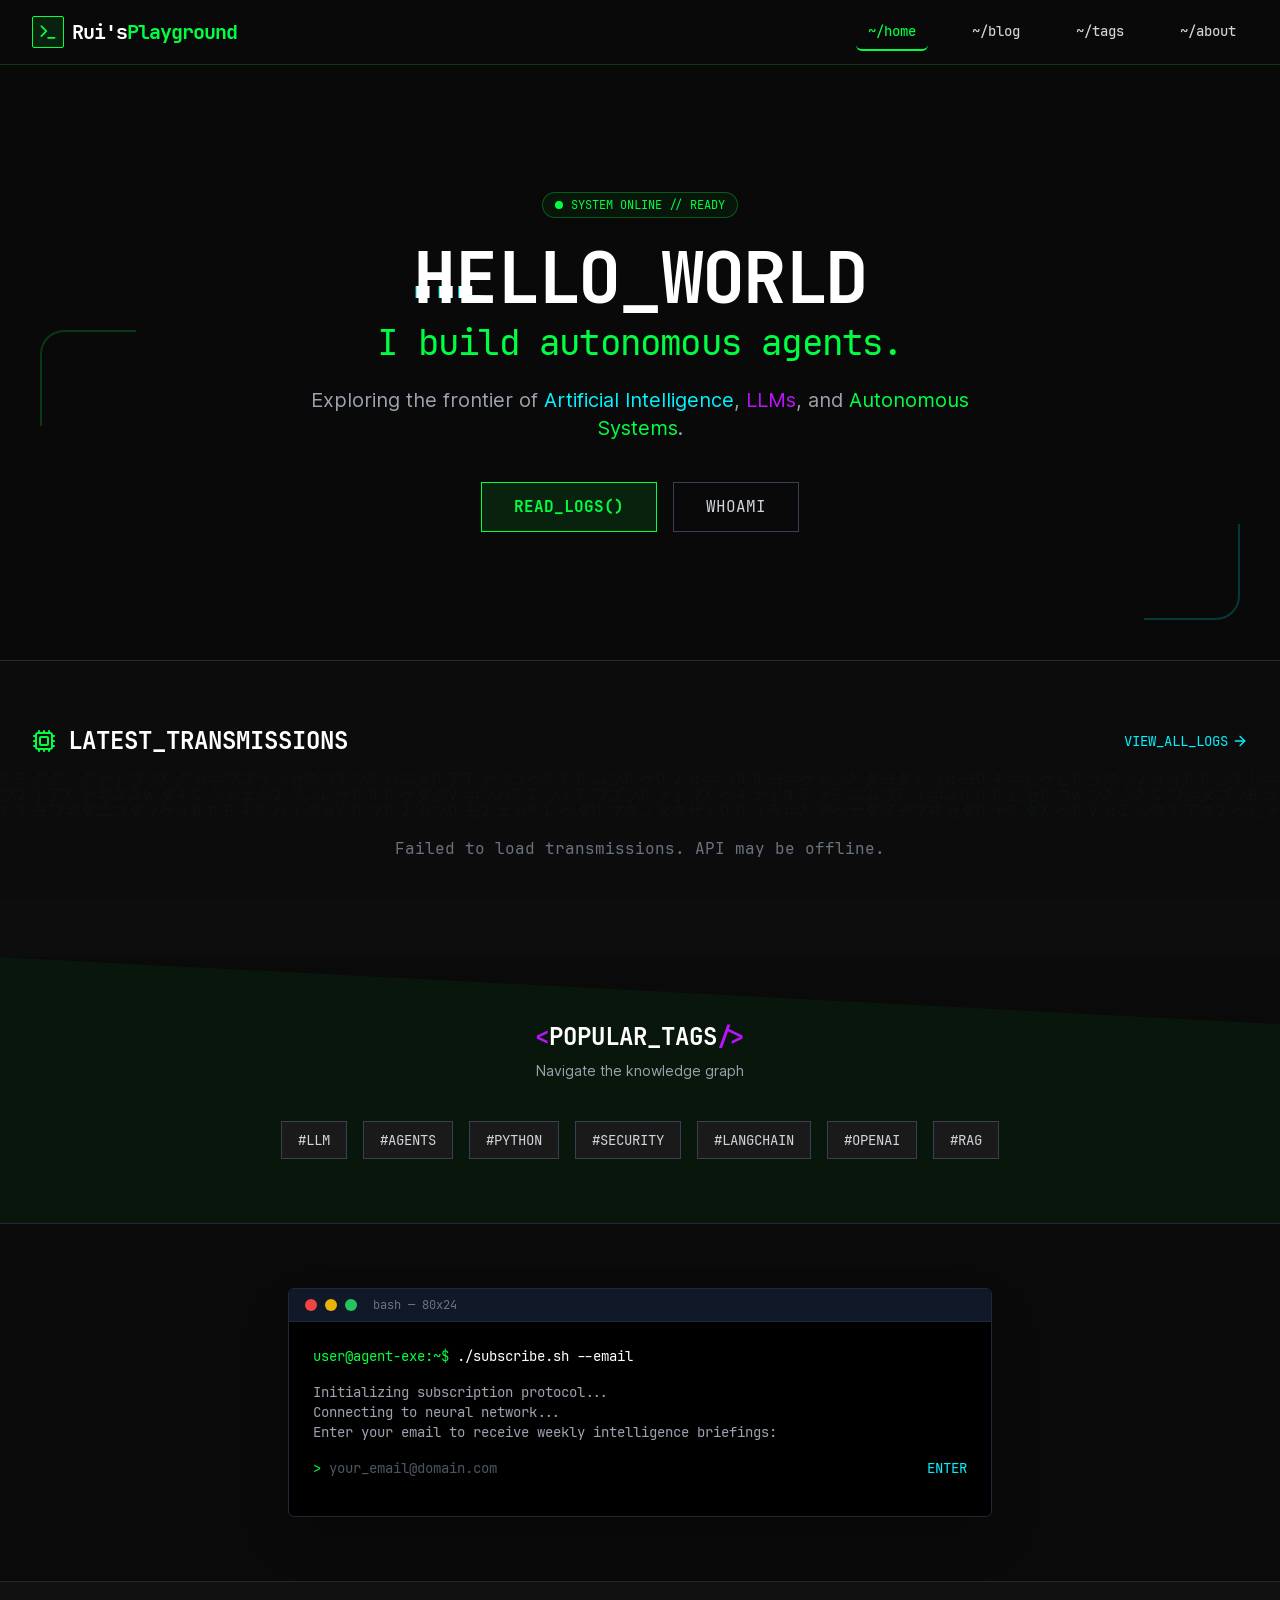
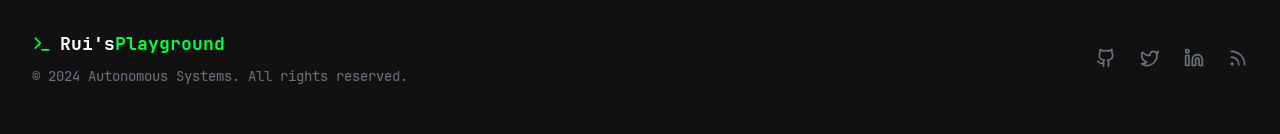
==== website/index.html @ e9bb7a8c "Add initial backend structure and configuration files - Created .env file for backend configuration " ====
<html lang="en" class="scroll-smooth">
<head>
    <meta charset="UTF-8">
    <meta name="viewport" content="width=device-width, initial-scale=1.0">
    <title>Rui的Playground | Tech Blog</title>
    
    <!-- Design Specification Comments -->
    <!--
    Design Style: Cyberpunk/Hacker Aesthetic (Dark Mode)
    Primary Colors: 
      - Background: #0a0a0a (Deep Dark)
      - Accents: #00ff41 (Neon Green), #00f3ff (Cyber Blue), #bc13fe (Neon Purple)
      - Text: #e0e0e0 (Light Gray), #ffffff (White)
    Typography: 
      - Headers/Code: 'JetBrains Mono', monospace
      - Body: 'Inter', sans-serif
    Visual Elements:
      - Glitch effects
      - Terminal-like command prompts
      - Glowing borders
      - Matrix-style backgrounds
    -->

    <!-- Fonts -->
    <link rel="stylesheet" href="assets/css/fonts.css">

    <!-- Icons -->
    <script src="assets/js/lucide.min.js"></script>

    <!-- API Client -->
    <script src="assets/js/api.js"></script>

    <!-- Tailwind CSS -->
    <script src="assets/css/tailwind.js"></script>
    <script>
        tailwind.config = {
            theme: {
                extend: {
                    colors: {
                        cyber: {
                            black: '#0a0a0a',
                            dark: '#111111',
                            gray: '#1a1a1a',
                            light: '#e0e0e0',
                            green: '#00ff41',
                            blue: '#00f3ff',
                            purple: '#bc13fe',
                            red: '#ff003c'
                        }
                    },
                    fontFamily: {
                        mono: ['"JetBrains Mono"', 'monospace'],
                        sans: ['"Inter"', 'sans-serif'],
                    },
                    animation: {
                        'glitch': 'glitch 1s linear infinite',
                        'pulse-slow': 'pulse 3s cubic-bezier(0.4, 0, 0.6, 1) infinite',
                        'cursor': 'cursor .75s step-end infinite',
                    },
                    keyframes: {
                        glitch: {
                            '2%, 64%': { transform: 'translate(2px,0) skew(0deg)' },
                            '4%, 60%': { transform: 'translate(-2px,0) skew(0deg)' },
                            '62%': { transform: 'translate(0,0) skew(5deg)' },
                        },
                        cursor: {
                            '0%, 100%': { opacity: '1' },
                            '50%': { opacity: '0' },
                        }
                    }
                }
            }
        }
    </script>

    <!-- Custom Styles -->
    <style>
        :root {
            --sb-track-color: #0a0a0a;
            --sb-thumb-color: #00ff41;
            --sb-size: 5px;
        }

        body {
            background-color: #0a0a0a;
            color: #e0e0e0;
            font-family: 'Inter', sans-serif;
            overflow-x: hidden;
        }

        h1, h2, h3, h4, h5, h6, .font-mono {
            font-family: 'JetBrains Mono', monospace;
        }

        /* Scrollbar */
        ::-webkit-scrollbar {
            width: var(--sb-size);
        }
        ::-webkit-scrollbar-track {
            background: var(--sb-track-color);
        }
        ::-webkit-scrollbar-thumb {
            background: var(--sb-thumb-color);
            border-radius: 2px;
            box-shadow: 0 0 10px #00ff41;
        }

        /* Glitch Effect Classes */
        .glitch-text {
            position: relative;
        }
        .glitch-text::before,
        .glitch-text::after {
            content: attr(data-text);
            position: absolute;
            top: 0;
            left: 0;
            width: 100%;
            height: 100%;
        }
        .glitch-text::before {
            left: 2px;
            text-shadow: -1px 0 #ff003c;
            clip: rect(44px, 450px, 56px, 0);
            animation: glitch-anim 5s infinite linear alternate-reverse;
        }
        .glitch-text::after {
            left: -2px;
            text-shadow: -1px 0 #00f3ff;
            clip: rect(44px, 450px, 56px, 0);
            animation: glitch-anim2 5s infinite linear alternate-reverse;
        }

        @keyframes glitch-anim {
            0% { clip: rect(30px, 9999px, 10px, 0); }
            5% { clip: rect(80px, 9999px, 90px, 0); }
            10% { clip: rect(10px, 9999px, 40px, 0); }
            15% { clip: rect(50px, 9999px, 20px, 0); }
            20% { clip: rect(60px, 9999px, 70px, 0); }
            100% { clip: rect(20px, 9999px, 50px, 0); }
        }
        @keyframes glitch-anim2 {
            0% { clip: rect(10px, 9999px, 80px, 0); }
            5% { clip: rect(40px, 9999px, 10px, 0); }
            10% { clip: rect(90px, 9999px, 30px, 0); }
            15% { clip: rect(20px, 9999px, 60px, 0); }
            20% { clip: rect(70px, 9999px, 50px, 0); }
            100% { clip: rect(50px, 9999px, 20px, 0); }
        }

        /* Neon Glow Utilities */
        .glow-green { box-shadow: 0 0 10px rgba(0, 255, 65, 0.5); }
        .glow-blue { box-shadow: 0 0 10px rgba(0, 243, 255, 0.5); }
        .glow-purple { box-shadow: 0 0 10px rgba(188, 19, 254, 0.5); }
        
        .hover-glow-green:hover { box-shadow: 0 0 15px rgba(0, 255, 65, 0.8); }
        .hover-glow-blue:hover { box-shadow: 0 0 15px rgba(0, 243, 255, 0.8); }
        
        .text-shadow-green { text-shadow: 0 0 5px rgba(0, 255, 65, 0.8); }
        .text-shadow-blue { text-shadow: 0 0 5px rgba(0, 243, 255, 0.8); }

        /* Matrix Background */
        #matrix-bg {
            position: fixed;
            top: 0;
            left: 0;
            width: 100%;
            height: 100%;
            z-index: -1;
            opacity: 0.05;
            pointer-events: none;
        }

        /* Scanline Effect */
        .scanline {
            width: 100%;
            height: 100px;
            z-index: 9999;
            background: linear-gradient(0deg, rgba(0,0,0,0) 0%, rgba(0, 255, 65, 0.04) 50%, rgba(0,0,0,0) 100%);
            opacity: 0.1;
            position: fixed;
            bottom: 100%;
            animation: scanline 10s linear infinite;
            pointer-events: none;
        }
        @keyframes scanline {
            0% { bottom: 100%; }
            100% { bottom: -100%; }
        }

        /* Card Hover Effect */
        .cyber-card {
            transition: all 0.3s ease;
            border: 1px solid #1a1a1a;
            position: relative;
            overflow: hidden;
        }
        .cyber-card::before {
            content: '';
            position: absolute;
            top: 0;
            left: -100%;
            width: 100%;
            height: 100%;
            background: linear-gradient(90deg, transparent, rgba(0, 255, 65, 0.1), transparent);
            transition: 0.5s;
        }
        .cyber-card:hover::before {
            left: 100%;
        }
        .cyber-card:hover {
            border-color: #00ff41;
            transform: translateY(-2px);
            box-shadow: 0 0 15px rgba(0, 255, 65, 0.2);
        }
    </style>
</head>
<body class="min-h-screen flex flex-col relative">

    <!-- Matrix Background Canvas -->
    <canvas id="matrix-bg"></canvas>
    
    <!-- Scanline Overlay -->
    <div class="scanline"></div>

    <!-- Navigation -->
    <nav class="fixed w-full z-50 bg-cyber-black/90 backdrop-blur-md border-b border-cyber-green/20">
        <div class="max-w-7xl mx-auto px-4 sm:px-6 lg:px-8">
            <div class="flex items-center justify-between h-16">
                <div class="flex items-center">
                    <a href="index.html" class="flex items-center gap-2 group">
                        <div class="w-8 h-8 bg-cyber-green/10 border border-cyber-green flex items-center justify-center rounded-sm group-hover:bg-cyber-green/20 transition-all">
                            <i data-lucide="terminal" class="w-5 h-5 text-cyber-green"></i>
                        </div>
                        <span class="font-mono font-bold text-xl text-white tracking-tighter group-hover:text-cyber-green transition-colors">Rui's<span class="text-cyber-green">Playground</span></span>
                    </a>
                </div>
                <div class="hidden md:block">
                    <div class="ml-10 flex items-baseline space-x-8">
                        <a href="index.html" class="font-mono text-cyber-green px-3 py-2 rounded-md text-sm font-medium border-b-2 border-cyber-green">~/home</a>
                        <a href="blog.html" class="font-mono text-gray-300 hover:text-cyber-blue hover:border-b-2 hover:border-cyber-blue px-3 py-2 rounded-md text-sm font-medium transition-all">~/blog</a>
                        <a href="tags.html" class="font-mono text-gray-300 hover:text-cyber-purple hover:border-b-2 hover:border-cyber-purple px-3 py-2 rounded-md text-sm font-medium transition-all">~/tags</a>
                        <a href="about.html" class="font-mono text-gray-300 hover:text-cyber-red hover:border-b-2 hover:border-cyber-red px-3 py-2 rounded-md text-sm font-medium transition-all">~/about</a>
                    </div>
                </div>
                <div class="md:hidden">
                    <button type="button" class="text-gray-300 hover:text-white p-2">
                        <i data-lucide="menu" class="w-6 h-6"></i>
                    </button>
                </div>
            </div>
        </div>
    </nav>

    <!-- Hero Section -->
    <header class="relative pt-32 pb-20 lg:pt-48 lg:pb-32 overflow-hidden">
        <div class="max-w-7xl mx-auto px-4 sm:px-6 lg:px-8 relative z-10">
            <div class="text-center">
                <div class="inline-flex items-center gap-2 px-3 py-1 rounded-full border border-cyber-green/30 bg-cyber-green/5 text-cyber-green text-xs font-mono mb-6 animate-pulse-slow">
                    <span class="w-2 h-2 rounded-full bg-cyber-green"></span>
                    SYSTEM ONLINE // READY
                </div>
                <h1 class="text-4xl sm:text-6xl lg:text-7xl font-bold text-white tracking-tight mb-6 font-mono">
                    <span class="glitch-text block" data-text="HELLO_WORLD">HELLO_WORLD</span>
                    <span class="text-cyber-green text-2xl sm:text-4xl mt-2 block font-normal typing-effect">I build autonomous agents.</span>
                </h1>
                <p class="mt-4 max-w-2xl mx-auto text-xl text-gray-400 font-light">
                    Exploring the frontier of <span class="text-cyber-blue">Artificial Intelligence</span>, <span class="text-cyber-purple">LLMs</span>, and <span class="text-cyber-green">Autonomous Systems</span>.
                </p>
                <div class="mt-10 flex justify-center gap-4">
                    <a href="blog.html" class="group relative px-8 py-3 bg-cyber-green/10 border border-cyber-green text-cyber-green font-mono font-bold hover:bg-cyber-green hover:text-black transition-all duration-300 clip-path-slant">
                        <span class="absolute -inset-1 bg-cyber-green/20 blur opacity-0 group-hover:opacity-100 transition-opacity duration-300"></span>
                        READ_LOGS()
                    </a>
                    <a href="about.html" class="px-8 py-3 border border-gray-700 text-gray-300 font-mono hover:border-cyber-blue hover:text-cyber-blue transition-all duration-300">
                        WHOAMI
                    </a>
                </div>
            </div>
        </div>
        
        <!-- Decorative Elements -->
        <div class="absolute top-1/2 left-10 w-24 h-24 border-t-2 border-l-2 border-cyber-green/20 rounded-tl-3xl"></div>
        <div class="absolute bottom-10 right-10 w-24 h-24 border-b-2 border-r-2 border-cyber-blue/20 rounded-br-3xl"></div>
    </header>

    <!-- Latest Posts Section -->
    <section class="py-16 bg-cyber-dark/50 border-t border-gray-800">
        <div class="max-w-7xl mx-auto px-4 sm:px-6 lg:px-8">
            <div class="flex items-center justify-between mb-12">
                <h2 class="text-2xl font-bold text-white font-mono flex items-center gap-3">
                    <i data-lucide="cpu" class="text-cyber-green"></i>
                    LATEST_TRANSMISSIONS
                </h2>
                <a href="blog.html" class="text-sm font-mono text-cyber-blue hover:text-white transition-colors flex items-center gap-1">
                    VIEW_ALL_LOGS <i data-lucide="arrow-right" class="w-4 h-4"></i>
                </a>
            </div>

            <div id="latest-posts" class="grid grid-cols-1 md:grid-cols-2 lg:grid-cols-3 gap-8">
                <!-- Posts will be loaded dynamically -->
                <div class="col-span-full text-center py-8 text-gray-500 font-mono">Loading transmissions...</div>
            </div>
        </div>
    </section>

    <!-- Quick Tags Section -->
    <section class="py-16 relative overflow-hidden">
        <div class="absolute inset-0 bg-cyber-green/5 skew-y-3 transform origin-top-left scale-110"></div>
        <div class="max-w-7xl mx-auto px-4 sm:px-6 lg:px-8 relative z-10">
            <div class="text-center mb-10">
                <h2 class="text-2xl font-bold text-white font-mono mb-2">
                    <span class="text-cyber-purple">&lt;</span>POPULAR_TAGS<span class="text-cyber-purple">/&gt;</span>
                </h2>
                <p class="text-gray-400 text-sm">Navigate the knowledge graph</p>
            </div>
            
            <div class="flex flex-wrap justify-center gap-4">
                <a href="tags.html" class="px-4 py-2 bg-cyber-gray border border-gray-700 text-gray-300 font-mono text-sm hover:border-cyber-green hover:text-cyber-green hover:shadow-[0_0_10px_rgba(0,255,65,0.3)] transition-all">#LLM</a>
                <a href="tags.html" class="px-4 py-2 bg-cyber-gray border border-gray-700 text-gray-300 font-mono text-sm hover:border-cyber-blue hover:text-cyber-blue hover:shadow-[0_0_10px_rgba(0,243,255,0.3)] transition-all">#AGENTS</a>
                <a href="tags.html" class="px-4 py-2 bg-cyber-gray border border-gray-700 text-gray-300 font-mono text-sm hover:border-cyber-purple hover:text-cyber-purple hover:shadow-[0_0_10px_rgba(188,19,254,0.3)] transition-all">#PYTHON</a>
                <a href="tags.html" class="px-4 py-2 bg-cyber-gray border border-gray-700 text-gray-300 font-mono text-sm hover:border-cyber-red hover:text-cyber-red hover:shadow-[0_0_10px_rgba(255,0,60,0.3)] transition-all">#SECURITY</a>
                <a href="tags.html" class="px-4 py-2 bg-cyber-gray border border-gray-700 text-gray-300 font-mono text-sm hover:border-cyber-green hover:text-cyber-green hover:shadow-[0_0_10px_rgba(0,255,65,0.3)] transition-all">#LANGCHAIN</a>
                <a href="tags.html" class="px-4 py-2 bg-cyber-gray border border-gray-700 text-gray-300 font-mono text-sm hover:border-cyber-blue hover:text-cyber-blue hover:shadow-[0_0_10px_rgba(0,243,255,0.3)] transition-all">#OPENAI</a>
                <a href="tags.html" class="px-4 py-2 bg-cyber-gray border border-gray-700 text-gray-300 font-mono text-sm hover:border-cyber-purple hover:text-cyber-purple hover:shadow-[0_0_10px_rgba(188,19,254,0.3)] transition-all">#RAG</a>
            </div>
        </div>
    </section>

    <!-- Newsletter/Terminal Section -->
    <section class="py-16 border-t border-gray-800">
        <div class="max-w-3xl mx-auto px-4 sm:px-6 lg:px-8">
            <div class="bg-black border border-gray-800 rounded-md overflow-hidden shadow-2xl">
                <div class="bg-gray-900 px-4 py-2 flex items-center gap-2 border-b border-gray-800">
                    <div class="w-3 h-3 rounded-full bg-red-500"></div>
                    <div class="w-3 h-3 rounded-full bg-yellow-500"></div>
                    <div class="w-3 h-3 rounded-full bg-green-500"></div>
                    <span class="ml-2 text-xs text-gray-500 font-mono">bash — 80x24</span>
                </div>
                <div class="p-6 font-mono text-sm">
                    <div class="mb-4">
                        <span class="text-cyber-green">user@agent-exe:~$</span> <span class="text-white">./subscribe.sh --email</span>
                    </div>
                    <div class="mb-4 text-gray-400">
                        Initializing subscription protocol...<br>
                        Connecting to neural network...<br>
                        Enter your email to receive weekly intelligence briefings:
                    </div>
                    <form class="flex gap-2" onsubmit="event.preventDefault(); alert('Subscription protocol initiated.');">
                        <span class="text-cyber-green animate-pulse">></span>
                        <input type="email" placeholder="your_email@domain.com" class="bg-transparent border-none outline-none text-white w-full focus:ring-0 placeholder-gray-600">
                        <button type="submit" class="text-cyber-blue hover:text-white hover:underline">ENTER</button>
                    </form>
                </div>
            </div>
        </div>
    </section>

    <!-- Footer -->
    <footer class="bg-cyber-dark border-t border-gray-800 py-12">
        <div class="max-w-7xl mx-auto px-4 sm:px-6 lg:px-8">
            <div class="flex flex-col md:flex-row justify-between items-center">
                <div class="mb-6 md:mb-0">
                    <div class="flex items-center gap-2 mb-2">
                        <i data-lucide="terminal" class="w-5 h-5 text-cyber-green"></i>
                        <span class="font-mono font-bold text-lg text-white">Rui's<span class="text-cyber-green">Playground</span></span>
                    </div>
                    <p class="text-gray-500 text-sm font-mono">© 2024 Autonomous Systems. All rights reserved.</p>
                </div>
                <div class="flex space-x-6">
                    <a href="#" class="text-gray-500 hover:text-cyber-green transition-colors">
                        <i data-lucide="github" class="w-5 h-5"></i>
                    </a>
                    <a href="#" class="text-gray-500 hover:text-cyber-blue transition-colors">
                        <i data-lucide="twitter" class="w-5 h-5"></i>
                    </a>
                    <a href="#" class="text-gray-500 hover:text-cyber-purple transition-colors">
                        <i data-lucide="linkedin" class="w-5 h-5"></i>
                    </a>
                    <a href="#" class="text-gray-500 hover:text-cyber-red transition-colors">
                        <i data-lucide="rss" class="w-5 h-5"></i>
                    </a>
                </div>
            </div>
        </div>
    </footer>

    <script>
        // Initialize Lucide Icons
        lucide.createIcons();

        // Matrix Background Effect
        const canvas = document.getElementById('matrix-bg');
        const ctx = canvas.getContext('2d');

        canvas.width = window.innerWidth;
        canvas.height = window.innerHeight;

        const katakana = 'アァカサタナハマヤャラワガザダバパイィキシチニヒミリヰギジヂビピウゥクスツヌフムユュルグズブヅプエェケセテネヘメレヱゲゼデベペオォコソトノホモヨョロヲゴゾドボポヴッン';
        const latin = 'ABCDEFGHIJKLMNOPQRSTUVWXYZ';
        const nums = '0123456789';
        const alphabet = katakana + latin + nums;

        const fontSize = 16;
        const columns = canvas.width/fontSize;

        const rainDrops = [];

        for( let x = 0; x < columns; x++ ) {
            rainDrops[x] = 1;
        }

        const draw = () => {
            ctx.fillStyle = 'rgba(10, 10, 10, 0.05)';
            ctx.fillRect(0, 0, canvas.width, canvas.height);

            ctx.fillStyle = '#0F0'; // Green text
            ctx.font = fontSize + 'px monospace';

            for(let i = 0; i < rainDrops.length; i++) {
                const text = alphabet.charAt(Math.floor(Math.random() * alphabet.length));
                ctx.fillText(text, i*fontSize, rainDrops[i]*fontSize);

                if(rainDrops[i]*fontSize > canvas.height && Math.random() > 0.975){
                    rainDrops[i] = 0;
                }
                rainDrops[i]++;
            }
        };

        setInterval(draw, 30);

        // Resize handler
        window.addEventListener('resize', () => {
            canvas.width = window.innerWidth;
            canvas.height = window.innerHeight;
        });

        // Load latest posts from API
        async function loadLatestPosts() {
            const container = document.getElementById('latest-posts');
            const colors = ['green', 'blue', 'purple'];

            try {
                const posts = await BlogAPI.getLatestPosts(3);

                if (posts.length === 0) {
                    container.innerHTML = '<div class="col-span-full text-center py-8 text-gray-500 font-mono">No transmissions found.</div>';
                    return;
                }

                container.innerHTML = posts.map((post, index) => {
                    const color = colors[index % colors.length];
                    const date = post.published_at ? new Date(post.published_at).toISOString().split('T')[0] : 'DRAFT';
                    const tags = post.tags.slice(0, 2).map(t =>
                        `<span class="text-xs font-mono text-cyber-${t.color || 'green'} bg-cyber-${t.color || 'green'}/10 px-2 py-1 rounded">#${t.name.toUpperCase()}</span>`
                    ).join('');

                    return `
                        <article class="cyber-card bg-cyber-gray rounded-sm group h-full flex flex-col">
                            <a href="post.html?slug=${post.slug}" class="block relative h-48 overflow-hidden border-b border-gray-800">
                                ${post.cover_image
                                    ? `<img src="${post.cover_image}" alt="${post.title}" class="w-full h-full object-cover transition-transform duration-500 group-hover:scale-110 opacity-80 group-hover:opacity-100">`
                                    : `<div class="w-full h-full bg-gray-900 flex items-center justify-center"><i data-lucide="file-text" class="w-16 h-16 text-gray-800 group-hover:text-cyber-${color} transition-colors"></i></div>`
                                }
                                ${post.version ? `<div class="absolute top-2 right-2 bg-black/80 border border-cyber-${color} text-cyber-${color} text-xs font-mono px-2 py-1">${post.version}</div>` : ''}
                            </a>
                            <div class="p-6 flex-1 flex flex-col">
                                <div class="flex items-center gap-2 mb-3 text-xs font-mono text-gray-500">
                                    <span class="text-cyber-${color}">${date}</span>
                                    <span>//</span>
                                    <span>${post.read_time || '5 MIN READ'}</span>
                                </div>
                                <a href="post.html?slug=${post.slug}">
                                    <h3 class="text-xl font-bold text-white mb-3 group-hover:text-cyber-${color} transition-colors font-mono">${post.title}</h3>
                                </a>
                                <p class="text-gray-400 text-sm mb-4 flex-1 line-clamp-3">${post.excerpt || ''}</p>
                                <div class="flex flex-wrap gap-2 mt-auto">${tags}</div>
                            </div>
                        </article>
                    `;
                }).join('');

                // Reinitialize Lucide icons for new content
                lucide.createIcons();
            } catch (error) {
                console.error('Failed to load posts:', error);
                container.innerHTML = '<div class="col-span-full text-center py-8 text-gray-500 font-mono">Failed to load transmissions. API may be offline.</div>';
            }
        }

        // Initialize
        loadLatestPosts();
    </script>
</body>
</html>
---- website/assets/css/fonts.css ----
/* Inter Font */
@font-face {
    font-family: 'Inter';
    font-style: normal;
    font-weight: 400;
    font-display: swap;
    src: url('../fonts/inter-regular.woff2') format('woff2');
}

@font-face {
    font-family: 'Inter';
    font-style: normal;
    font-weight: 500;
    font-display: swap;
    src: url('../fonts/inter-medium.woff2') format('woff2');
}

@font-face {
    font-family: 'Inter';
    font-style: normal;
    font-weight: 600;
    font-display: swap;
    src: url('../fonts/inter-semibold.woff2') format('woff2');
}

@font-face {
    font-family: 'Inter';
    font-style: normal;
    font-weight: 700;
    font-display: swap;
    src: url('../fonts/inter-bold.woff2') format('woff2');
}

/* JetBrains Mono Font */
@font-face {
    font-family: 'JetBrains Mono';
    font-style: normal;
    font-weight: 400;
    font-display: swap;
    src: url('../fonts/jetbrains-mono-regular.woff2') format('woff2');
}

@font-face {
    font-family: 'JetBrains Mono';
    font-style: normal;
    font-weight: 500;
    font-display: swap;
    src: url('../fonts/jetbrains-mono-medium.woff2') format('woff2');
}

@font-face {
    font-family: 'JetBrains Mono';
    font-style: normal;
    font-weight: 700;
    font-display: swap;
    src: url('../fonts/jetbrains-mono-bold.woff2') format('woff2');
}
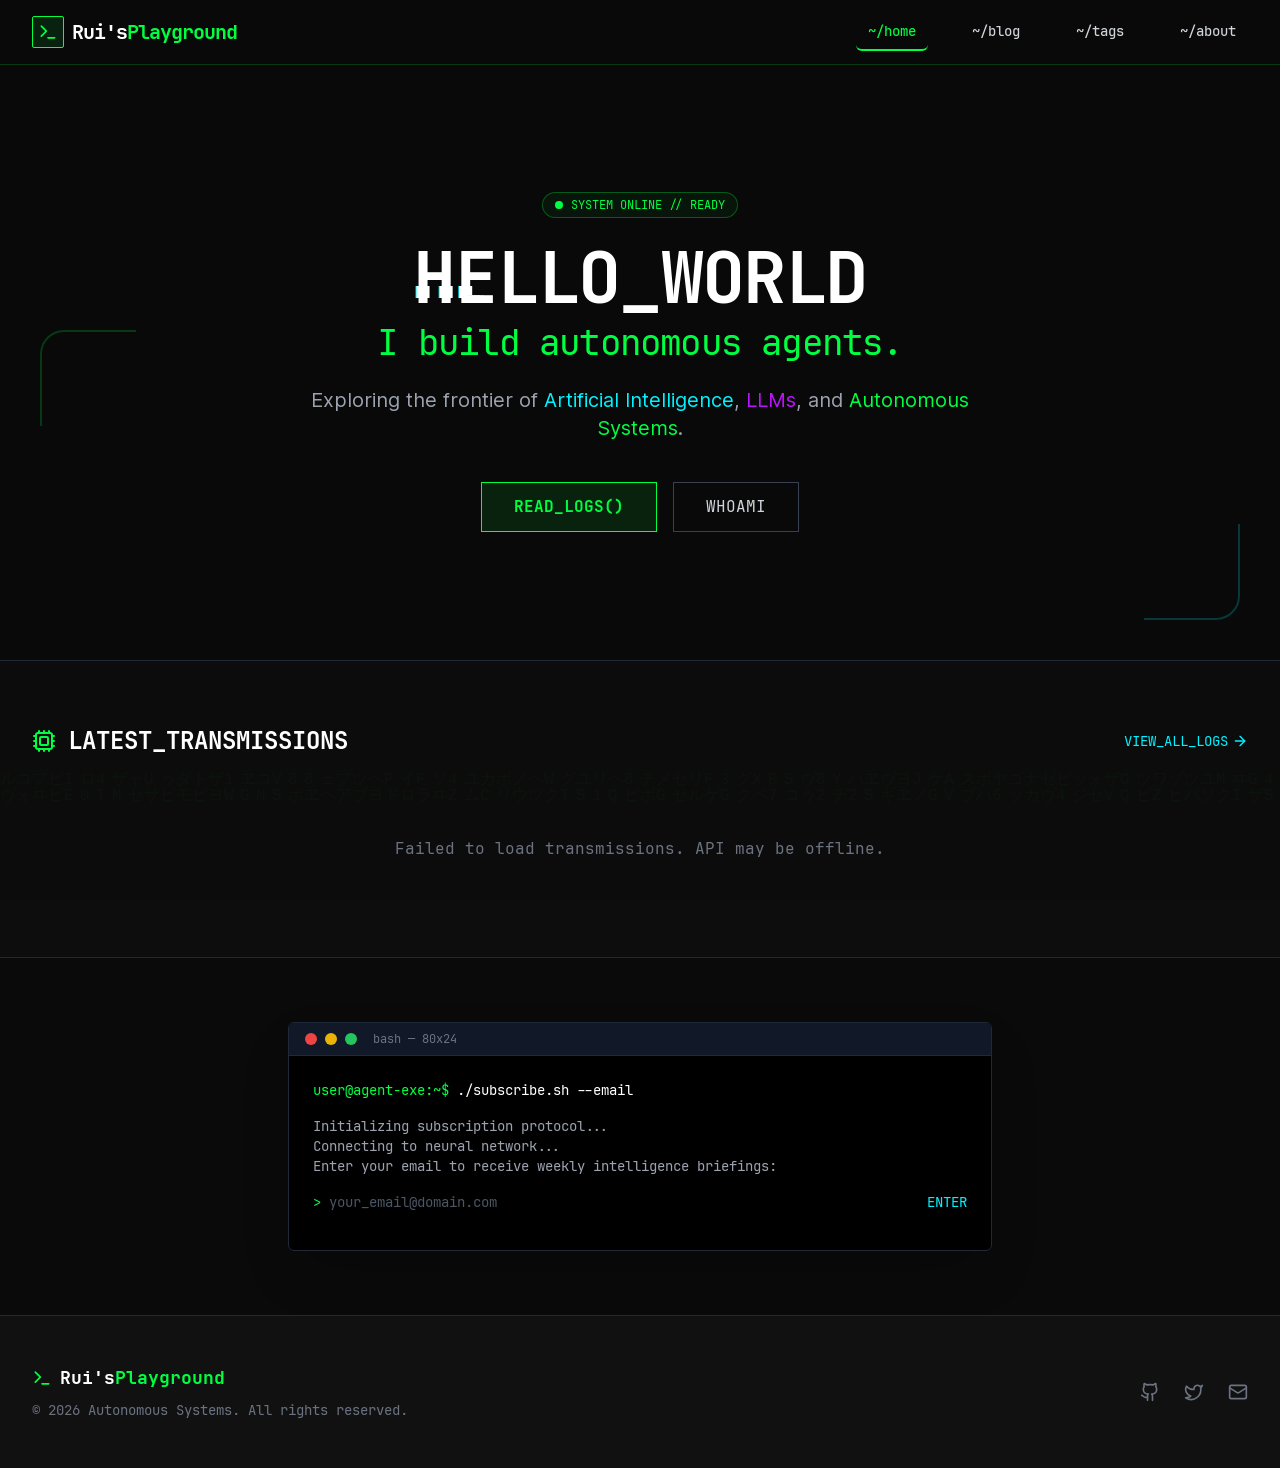
==== commit 6743cb94: "Update backend authentication and server startup scripts - Enhanced `start.sh` to provide clearer me" ====
--- a/website/index.html
+++ b/website/index.html
@@ -305,7 +305,7 @@
     </section>
 
     <!-- Quick Tags Section -->
-    <section class="py-16 relative overflow-hidden">
+    <section id="tags-section" class="py-16 relative overflow-hidden hidden">
         <div class="absolute inset-0 bg-cyber-green/5 skew-y-3 transform origin-top-left scale-110"></div>
         <div class="max-w-7xl mx-auto px-4 sm:px-6 lg:px-8 relative z-10">
             <div class="text-center mb-10">
@@ -314,15 +314,8 @@
                 </h2>
                 <p class="text-gray-400 text-sm">Navigate the knowledge graph</p>
             </div>
-            
-            <div class="flex flex-wrap justify-center gap-4">
-                <a href="tags.html" class="px-4 py-2 bg-cyber-gray border border-gray-700 text-gray-300 font-mono text-sm hover:border-cyber-green hover:text-cyber-green hover:shadow-[0_0_10px_rgba(0,255,65,0.3)] transition-all">#LLM</a>
-                <a href="tags.html" class="px-4 py-2 bg-cyber-gray border border-gray-700 text-gray-300 font-mono text-sm hover:border-cyber-blue hover:text-cyber-blue hover:shadow-[0_0_10px_rgba(0,243,255,0.3)] transition-all">#AGENTS</a>
-                <a href="tags.html" class="px-4 py-2 bg-cyber-gray border border-gray-700 text-gray-300 font-mono text-sm hover:border-cyber-purple hover:text-cyber-purple hover:shadow-[0_0_10px_rgba(188,19,254,0.3)] transition-all">#PYTHON</a>
-                <a href="tags.html" class="px-4 py-2 bg-cyber-gray border border-gray-700 text-gray-300 font-mono text-sm hover:border-cyber-red hover:text-cyber-red hover:shadow-[0_0_10px_rgba(255,0,60,0.3)] transition-all">#SECURITY</a>
-                <a href="tags.html" class="px-4 py-2 bg-cyber-gray border border-gray-700 text-gray-300 font-mono text-sm hover:border-cyber-green hover:text-cyber-green hover:shadow-[0_0_10px_rgba(0,255,65,0.3)] transition-all">#LANGCHAIN</a>
-                <a href="tags.html" class="px-4 py-2 bg-cyber-gray border border-gray-700 text-gray-300 font-mono text-sm hover:border-cyber-blue hover:text-cyber-blue hover:shadow-[0_0_10px_rgba(0,243,255,0.3)] transition-all">#OPENAI</a>
-                <a href="tags.html" class="px-4 py-2 bg-cyber-gray border border-gray-700 text-gray-300 font-mono text-sm hover:border-cyber-purple hover:text-cyber-purple hover:shadow-[0_0_10px_rgba(188,19,254,0.3)] transition-all">#RAG</a>
+
+            <div id="popular-tags" class="flex flex-wrap justify-center gap-4">
             </div>
         </div>
     </section>
@@ -346,7 +339,7 @@
                         Connecting to neural network...<br>
                         Enter your email to receive weekly intelligence briefings:
                     </div>
-                    <form class="flex gap-2" onsubmit="event.preventDefault(); alert('Subscription protocol initiated.');">
+                    <form class="flex gap-2" onsubmit="event.preventDefault(); alert('Coming Soon — 订阅功能开发中');">
                         <span class="text-cyber-green animate-pulse">></span>
                         <input type="email" placeholder="your_email@domain.com" class="bg-transparent border-none outline-none text-white w-full focus:ring-0 placeholder-gray-600">
                         <button type="submit" class="text-cyber-blue hover:text-white hover:underline">ENTER</button>
@@ -365,20 +358,17 @@
                         <i data-lucide="terminal" class="w-5 h-5 text-cyber-green"></i>
                         <span class="font-mono font-bold text-lg text-white">Rui's<span class="text-cyber-green">Playground</span></span>
                     </div>
-                    <p class="text-gray-500 text-sm font-mono">© 2024 Autonomous Systems. All rights reserved.</p>
+                    <p class="text-gray-500 text-sm font-mono">© 2026 Autonomous Systems. All rights reserved.</p>
                 </div>
                 <div class="flex space-x-6">
-                    <a href="#" class="text-gray-500 hover:text-cyber-green transition-colors">
+                    <a id="footer-github" href="#" class="text-gray-500 hover:text-cyber-green transition-colors">
                         <i data-lucide="github" class="w-5 h-5"></i>
                     </a>
-                    <a href="#" class="text-gray-500 hover:text-cyber-blue transition-colors">
+                    <a id="footer-twitter" href="#" class="text-gray-500 hover:text-cyber-blue transition-colors">
                         <i data-lucide="twitter" class="w-5 h-5"></i>
                     </a>
-                    <a href="#" class="text-gray-500 hover:text-cyber-purple transition-colors">
-                        <i data-lucide="linkedin" class="w-5 h-5"></i>
-                    </a>
-                    <a href="#" class="text-gray-500 hover:text-cyber-red transition-colors">
-                        <i data-lucide="rss" class="w-5 h-5"></i>
+                    <a id="footer-email" href="#" class="text-gray-500 hover:text-cyber-purple transition-colors">
+                        <i data-lucide="mail" class="w-5 h-5"></i>
                     </a>
                 </div>
             </div>
@@ -458,7 +448,7 @@
 
                     return `
                         <article class="cyber-card bg-cyber-gray rounded-sm group h-full flex flex-col">
-                            <a href="post.html?slug=${post.slug}" class="block relative h-48 overflow-hidden border-b border-gray-800">
+                            <a href="post.html?slug=${post.slug}" class="block relative aspect-video overflow-hidden border-b border-gray-800">
                                 ${post.cover_image
                                     ? `<img src="${post.cover_image}" alt="${post.title}" class="w-full h-full object-cover transition-transform duration-500 group-hover:scale-110 opacity-80 group-hover:opacity-100">`
                                     : `<div class="w-full h-full bg-gray-900 flex items-center justify-center"><i data-lucide="file-text" class="w-16 h-16 text-gray-800 group-hover:text-cyber-${color} transition-colors"></i></div>`
@@ -489,8 +479,31 @@
             }
         }
 
+        // Load popular tags from API
+        async function loadPopularTags() {
+            try {
+                const tags = await BlogAPI.getTags();
+                if (!tags || tags.length === 0) return;
+
+                const section = document.getElementById('tags-section');
+                const container = document.getElementById('popular-tags');
+                const hoverColors = ['green', 'blue', 'purple', 'red'];
+
+                container.innerHTML = tags.map((tag, i) => {
+                    const color = hoverColors[i % hoverColors.length];
+                    return `<a href="tags.html#${tag.name}" class="px-4 py-2 bg-cyber-gray border border-gray-700 text-gray-300 font-mono text-sm hover:border-cyber-${color} hover:text-cyber-${color} transition-all">#${tag.name.toUpperCase()}</a>`;
+                }).join('');
+
+                section.classList.remove('hidden');
+            } catch (e) {
+                // tags section stays hidden
+            }
+        }
+
         // Initialize
         loadLatestPosts();
+        loadPopularTags();
+        BlogAPI.loadFooterSocials();
     </script>
 </body>
 </html>
